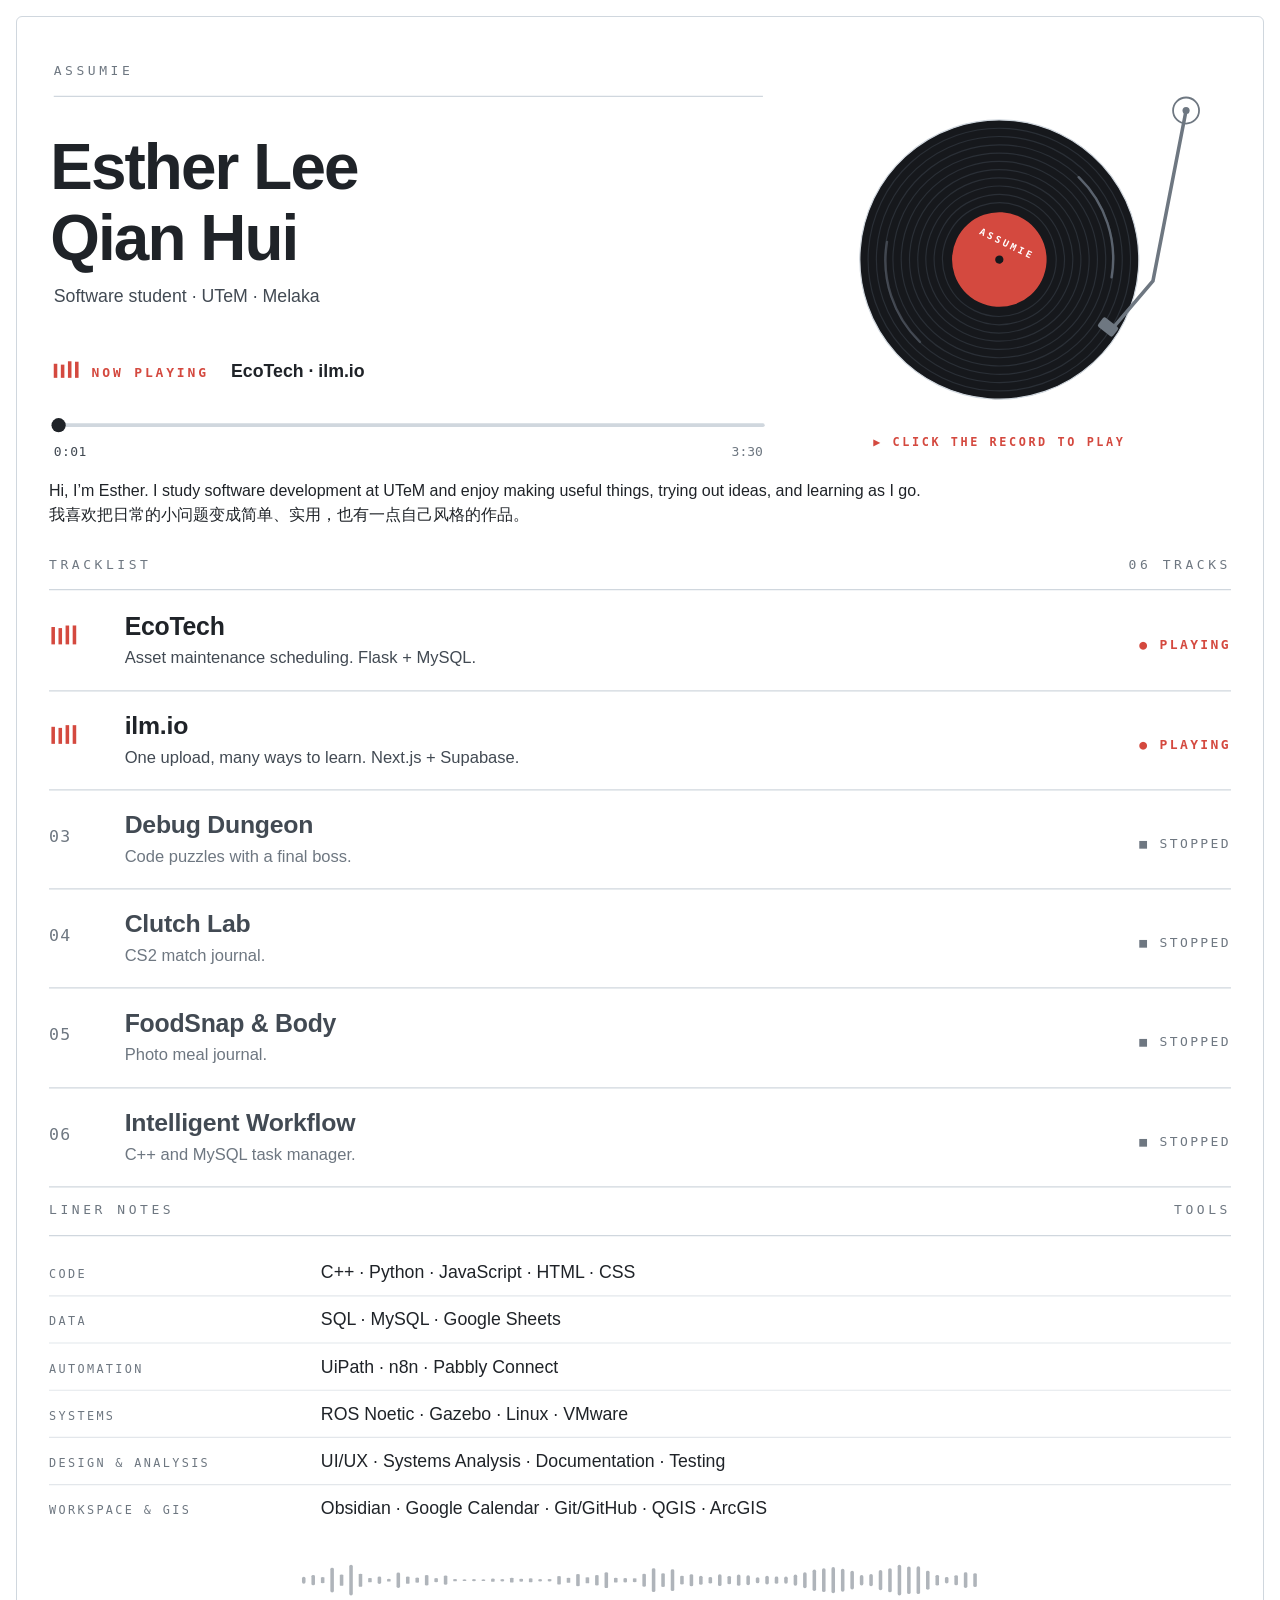
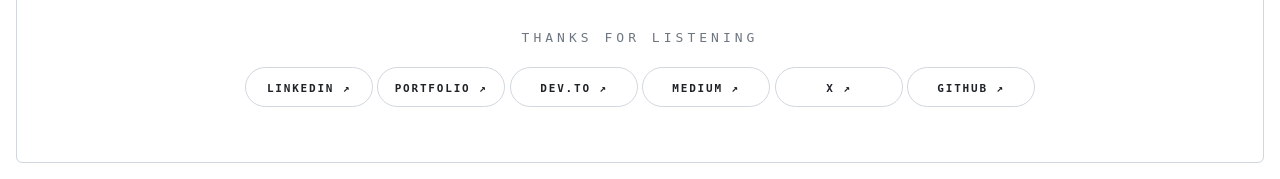
==== _preview.html @ e85a8b63 "Put EcoTech and ilm.io first, add link buttons, playable record, moving waveform - Tracklist: EcoTec" ====
<body style="margin:0;background:#fff;color:#1f2328;font:16px -apple-system,Segoe UI,Arial,sans-serif"><article style="border:1px solid #d0d7de;border-radius:6px;margin:16px;padding:32px;line-height:1.5"><a href="https://assumie.github.io/assumie/player/"><picture><source media="(prefers-color-scheme: dark)" srcset="assets/album/hero-dark.svg"><img src="assets/album/hero-light.svg" alt="Esther Lee Qian Hui. Click the record to play music." width="100%"></picture></a>

<p>Hi, I’m Esther. I study software development at UTeM and enjoy making useful things, trying out ideas, and learning as I go.<br>
我喜欢把日常的小问题变成简单、实用，也有一点自己风格的作品。</p>

<picture><source media="(prefers-color-scheme: dark)" srcset="assets/album/head-tracklist-dark.svg"><img src="assets/album/head-tracklist-light.svg" alt="Tracklist" width="100%"></picture>
<picture><source media="(prefers-color-scheme: dark)" srcset="assets/album/track-01-dark.svg"><img src="assets/album/track-01-light.svg" alt="01 EcoTech: Asset maintenance scheduling. Flask + MySQL. Playing." width="100%"></picture>
<a href="https://github.com/assumie/ilm.io"><picture><source media="(prefers-color-scheme: dark)" srcset="assets/album/track-02-dark.svg"><img src="assets/album/track-02-light.svg" alt="02 ilm.io: One upload, many ways to learn. Next.js + Supabase. Playing." width="100%"></picture></a>
<a href="https://assumie.github.io/debug-dungeon/"><picture><source media="(prefers-color-scheme: dark)" srcset="assets/album/track-03-dark.svg"><img src="assets/album/track-03-light.svg" alt="03 Debug Dungeon: Code puzzles with a final boss. Stopped." width="100%"></picture></a>
<a href="https://assumie.github.io/clutch-lab/"><picture><source media="(prefers-color-scheme: dark)" srcset="assets/album/track-04-dark.svg"><img src="assets/album/track-04-light.svg" alt="04 Clutch Lab: CS2 match journal. Stopped." width="100%"></picture></a>
<a href="https://github.com/assumie/foodsnap-body"><picture><source media="(prefers-color-scheme: dark)" srcset="assets/album/track-05-dark.svg"><img src="assets/album/track-05-light.svg" alt="05 FoodSnap &amp; Body: Photo meal journal. Stopped." width="100%"></picture></a>
<a href="https://github.com/assumie/iwms-cpp-mysql"><picture><source media="(prefers-color-scheme: dark)" srcset="assets/album/track-06-dark.svg"><img src="assets/album/track-06-light.svg" alt="06 Intelligent Workflow: C++ and MySQL task manager. Stopped." width="100%"></picture></a>

<br>

<picture><source media="(prefers-color-scheme: dark)" srcset="assets/album/head-liner-dark.svg"><img src="assets/album/head-liner-light.svg" alt="Liner notes: tools" width="100%"></picture>
<picture><source media="(prefers-color-scheme: dark)" srcset="assets/album/liner-dark.svg"><img src="assets/album/liner-light.svg" alt="Tools: CODE: C++, Python, JavaScript, HTML, CSS; DATA: SQL, MySQL, Google Sheets; AUTOMATION: UiPath, n8n, Pabbly Connect; SYSTEMS: ROS Noetic, Gazebo, Linux, VMware; DESIGN &amp; ANALYSIS: UI/UX, Systems Analysis, Documentation, Testing; WORKSPACE &amp; GIS: Obsidian, Google Calendar, Git/GitHub, QGIS, ArcGIS" width="100%"></picture>

<br>

<picture><source media="(prefers-color-scheme: dark)" srcset="assets/album/outro-dark.svg"><img src="assets/album/outro-light.svg" alt="Thanks for listening." width="100%"></picture>

<p align="center">
  <a href="#"><picture><source media="(prefers-color-scheme: dark)" srcset="assets/album/btn-linkedin-dark.svg"><img src="assets/album/btn-linkedin-light.svg" alt="LinkedIn" width="128"></picture></a>
  <a href="#"><picture><source media="(prefers-color-scheme: dark)" srcset="assets/album/btn-portfolio-dark.svg"><img src="assets/album/btn-portfolio-light.svg" alt="Portfolio" width="128"></picture></a>
  <a href="#"><picture><source media="(prefers-color-scheme: dark)" srcset="assets/album/btn-devto-dark.svg"><img src="assets/album/btn-devto-light.svg" alt="DEV.to" width="128"></picture></a>
  <a href="#"><picture><source media="(prefers-color-scheme: dark)" srcset="assets/album/btn-medium-dark.svg"><img src="assets/album/btn-medium-light.svg" alt="Medium" width="128"></picture></a>
  <a href="#"><picture><source media="(prefers-color-scheme: dark)" srcset="assets/album/btn-x-dark.svg"><img src="assets/album/btn-x-light.svg" alt="X" width="128"></picture></a>
  <a href="https://github.com/assumie"><picture><source media="(prefers-color-scheme: dark)" srcset="assets/album/btn-github-dark.svg"><img src="assets/album/btn-github-light.svg" alt="GitHub" width="128"></picture></a>
</p>
</article></body>
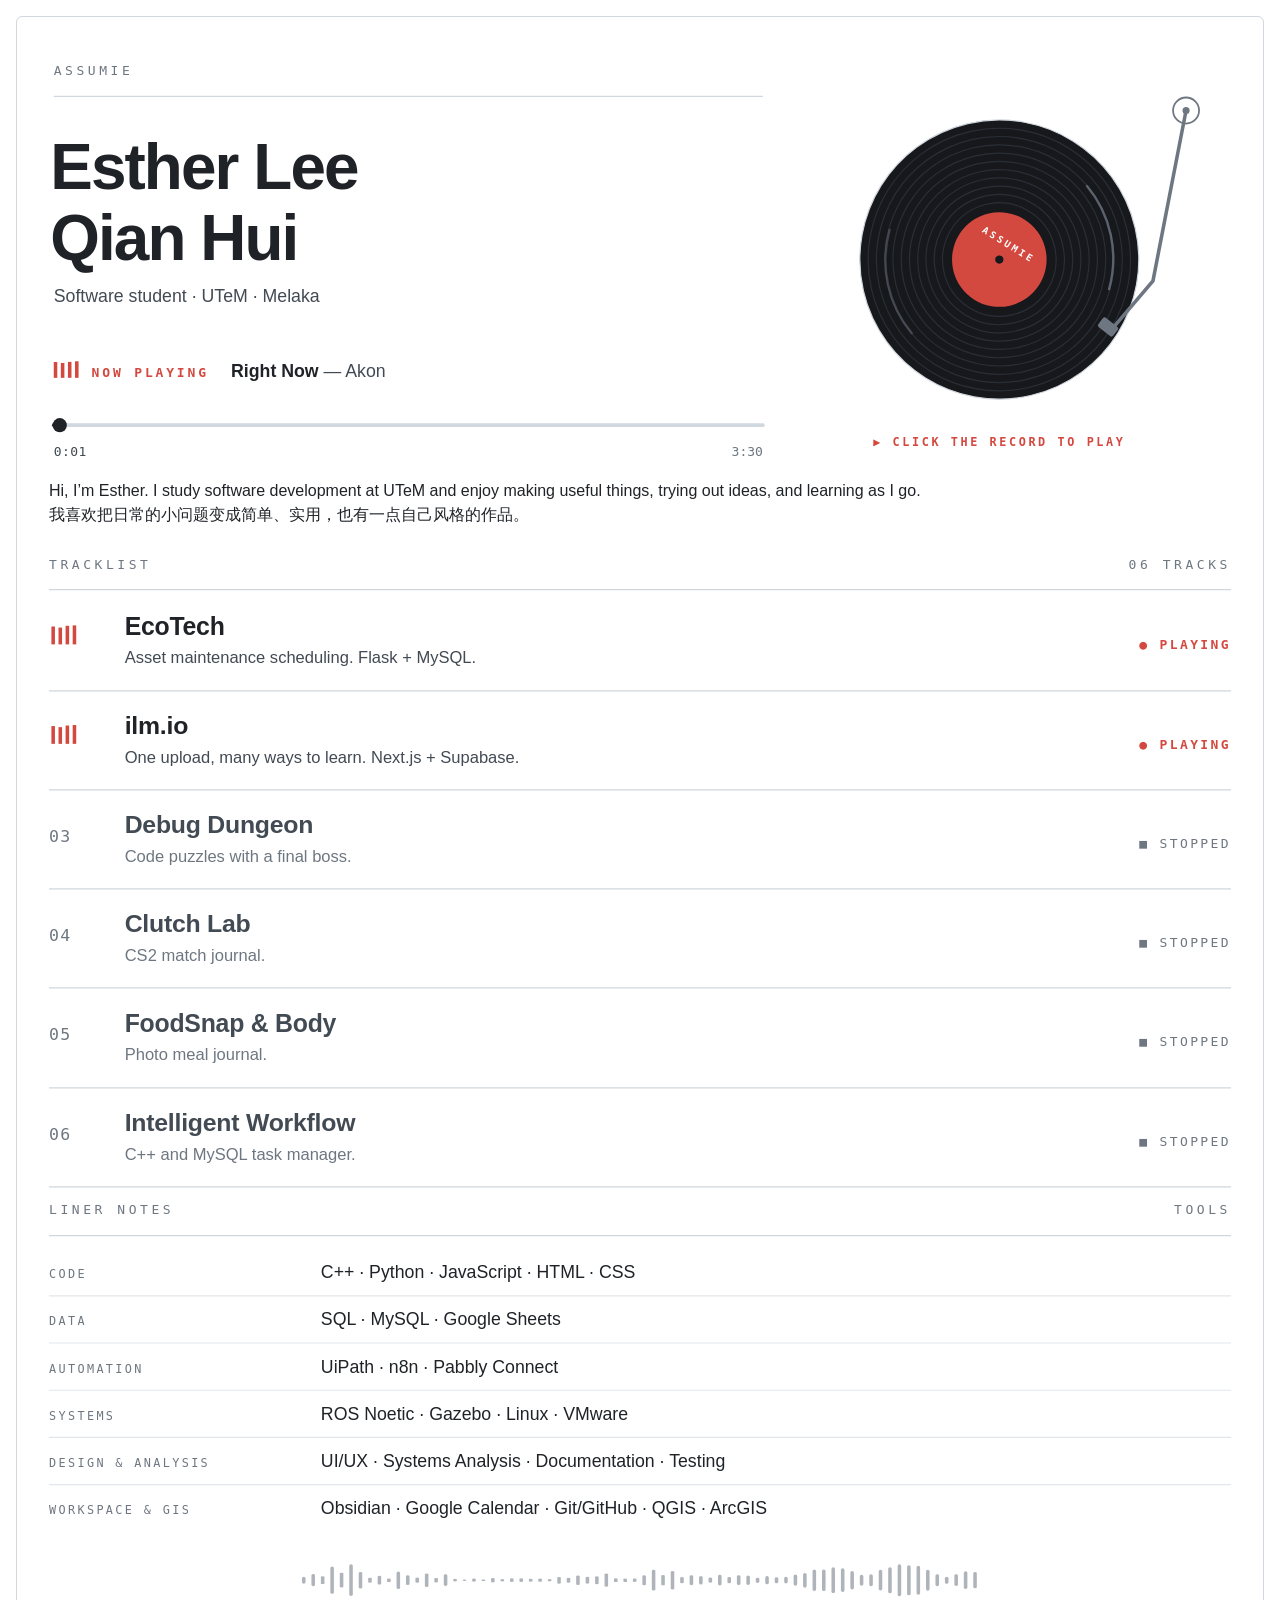
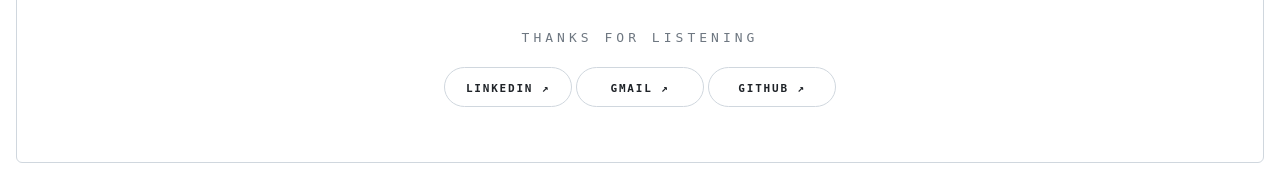
==== commit f4efdb5e: "Add LinkedIn and Gmail buttons, link the song on YouTube Buttons without a destination yet (Portfoli" ====
--- a/_preview.html
+++ b/_preview.html
@@ -21,11 +21,8 @@
 <picture><source media="(prefers-color-scheme: dark)" srcset="assets/album/outro-dark.svg"><img src="assets/album/outro-light.svg" alt="Thanks for listening." width="100%"></picture>
 
 <p align="center">
-  <a href="#"><picture><source media="(prefers-color-scheme: dark)" srcset="assets/album/btn-linkedin-dark.svg"><img src="assets/album/btn-linkedin-light.svg" alt="LinkedIn" width="128"></picture></a>
-  <a href="#"><picture><source media="(prefers-color-scheme: dark)" srcset="assets/album/btn-portfolio-dark.svg"><img src="assets/album/btn-portfolio-light.svg" alt="Portfolio" width="128"></picture></a>
-  <a href="#"><picture><source media="(prefers-color-scheme: dark)" srcset="assets/album/btn-devto-dark.svg"><img src="assets/album/btn-devto-light.svg" alt="DEV.to" width="128"></picture></a>
-  <a href="#"><picture><source media="(prefers-color-scheme: dark)" srcset="assets/album/btn-medium-dark.svg"><img src="assets/album/btn-medium-light.svg" alt="Medium" width="128"></picture></a>
-  <a href="#"><picture><source media="(prefers-color-scheme: dark)" srcset="assets/album/btn-x-dark.svg"><img src="assets/album/btn-x-light.svg" alt="X" width="128"></picture></a>
+  <a href="https://www.linkedin.com/in/esther0401/"><picture><source media="(prefers-color-scheme: dark)" srcset="assets/album/btn-linkedin-dark.svg"><img src="assets/album/btn-linkedin-light.svg" alt="LinkedIn" width="128"></picture></a>
+  <a href="mailto:leeqianhui938@gmail.com"><picture><source media="(prefers-color-scheme: dark)" srcset="assets/album/btn-gmail-dark.svg"><img src="assets/album/btn-gmail-light.svg" alt="Gmail" width="128"></picture></a>
   <a href="https://github.com/assumie"><picture><source media="(prefers-color-scheme: dark)" srcset="assets/album/btn-github-dark.svg"><img src="assets/album/btn-github-light.svg" alt="GitHub" width="128"></picture></a>
 </p>
 </article></body>
